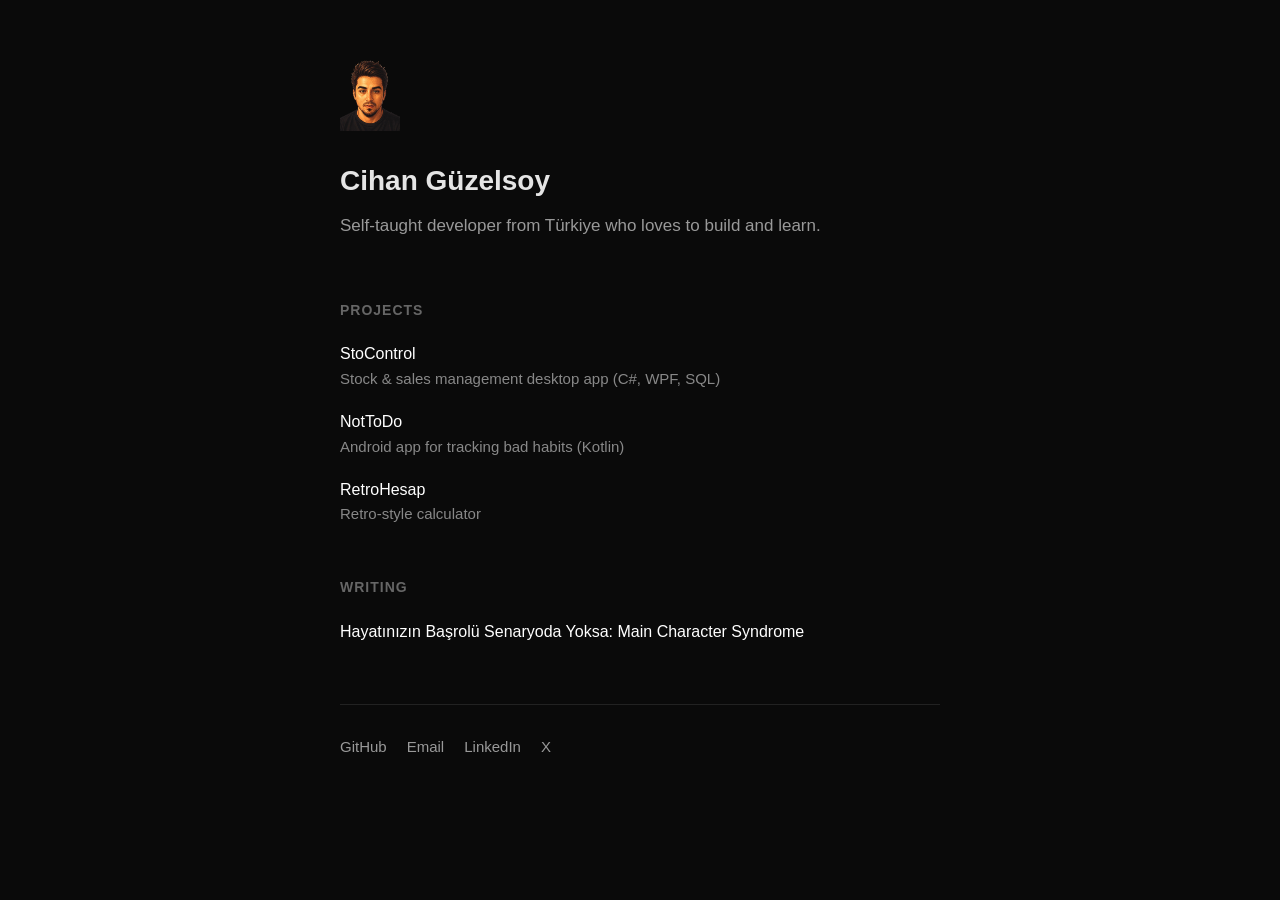
==== index.html @ cac23302 "Add files via upload" ====
<!DOCTYPE html>
<html lang="en">
<head>
    <meta charset="UTF-8">
    <meta name="viewport" content="width=device-width, initial-scale=1.0">
    <title>Cihan Güzelsoy</title>
    <link rel="stylesheet" href="style.css">
</head>
<body>
    <main>
        <!-- ÜST: foto + isim + tanıtım -->
        <header>
            <img src="idle.png" alt="Cihan Güzelsoy" class="avatar">
            <h1>Cihan Güzelsoy</h1>
            <p class="intro">Self-taught developer from Türkiye who loves to build and learn.</p>
        </header>

        <!-- PROJELER -->
        <section>
            <h2>Projects</h2>
            <ul class="project-list">
                <li>
                    <a class="project-name" href="https://github.com/ZinkFreud/StoControl" target="_blank">StoControl</a>
                    <span class="project-desc">Stock & sales management desktop app (C#, WPF, SQL)</span>
                </li>
                <li>
                    <a class="project-name" href="https://github.com/ZinkFreud/NotToDoList" target="_blank">NotToDo</a>
                    <span class="project-desc">Android app for tracking bad habits (Kotlin)</span>
                </li>
                <li>
                    <a class="project-name" href="https://github.com/ZinkFreud/RetroHesapMakinesi" target="_blank">RetroHesap</a>
                    <span class="project-desc">Retro-style calculator</span>
                </li>
            </ul>
        </section>

        <!-- YAZILAR -->
        <section>
            <h2>Writing</h2>
            <ul class="writing-list">
                <li>
                    <a class="writing-title" href="main-character.html">Hayatınızın Başrolü Senaryoda Yoksa: Main Character Syndrome</a>
                </li>
            </ul>
        </section>

        <!-- İLETİŞİM -->
        <footer>
            <a href="https://github.com/ZinkFreud" target="_blank">GitHub</a>
            <a href="mailto:cihanguzelsoy@gmail.com">Email</a>
            <a href="https://www.linkedin.com/in/cihan-güzelsoy/" target="_blank">LinkedIn</a>
            <a href="https://x.com/4august2026" target="_blank">X</a>
        </footer>
    </main>
</body>
</html>
---- style.css ----
/* Genel ayarlar */
* {
    margin: 0;
    padding: 0;
    box-sizing: border-box;
}

body {
    background-color: #0a0a0a;
    color: #e5e5e5;
    font-family: -apple-system, BlinkMacSystemFont, "Segoe UI", Roboto, sans-serif;
    line-height: 1.6;
    padding: 60px 20px;
}

/* Ortadaki kapsayıcı */
main {
    max-width: 600px;
    margin: 0 auto;
}

/* ÜST BÖLÜM */
header {
    margin-bottom: 60px;
}

.avatar {
    width: 60px;
    height: auto;
    margin-bottom: 20px;
}

h1 {
    font-size: 28px;
    font-weight: 600;
    margin-bottom: 8px;
}

.intro {
    font-size: 17px;
    color: #999;
}

/* BÖLÜM BAŞLIKLARI */
section {
    margin-bottom: 50px;
}

h2 {
    font-size: 14px;
    text-transform: uppercase;
    letter-spacing: 1px;
    color: #666;
    margin-bottom: 20px;
}

/* LİSTELER */
ul {
    list-style: none;
}

.project-list li,
.writing-list li {
    margin-bottom: 18px;
    display: flex;
    flex-direction: column;
}

.project-name,
.writing-title {
    font-size: 16px;
    font-weight: 500;
    color: #fff;
    text-decoration: none;
    transition: color 0.2s;
}

a.project-name:hover {
    color: #999;
}

.project-desc,
.writing-desc {
    font-size: 15px;
    color: #888;
}

/* İLETİŞİM */
footer {
    display: flex;
    gap: 20px;
    margin-top: 60px;
    padding-top: 30px;
    border-top: 1px solid #222;
}

footer a {
    color: #999;
    text-decoration: none;
    font-size: 15px;
    transition: color 0.2s;
}

footer a:hover {
    color: #fff;
}

/* YAZI SAYFASI */
.geri {
    display: inline-block;
    color: #888;
    text-decoration: none;
    font-size: 14px;
    margin-bottom: 40px;
    transition: color 0.2s;
}

.geri:hover {
    color: #fff;
}

.yazi-baslik {
    font-size: 26px;
    font-weight: 600;
    line-height: 1.3;
    margin-bottom: 30px;
    color: #fff;
}

article p {
    font-size: 16px;
    color: #ccc;
    margin-bottom: 20px;
}
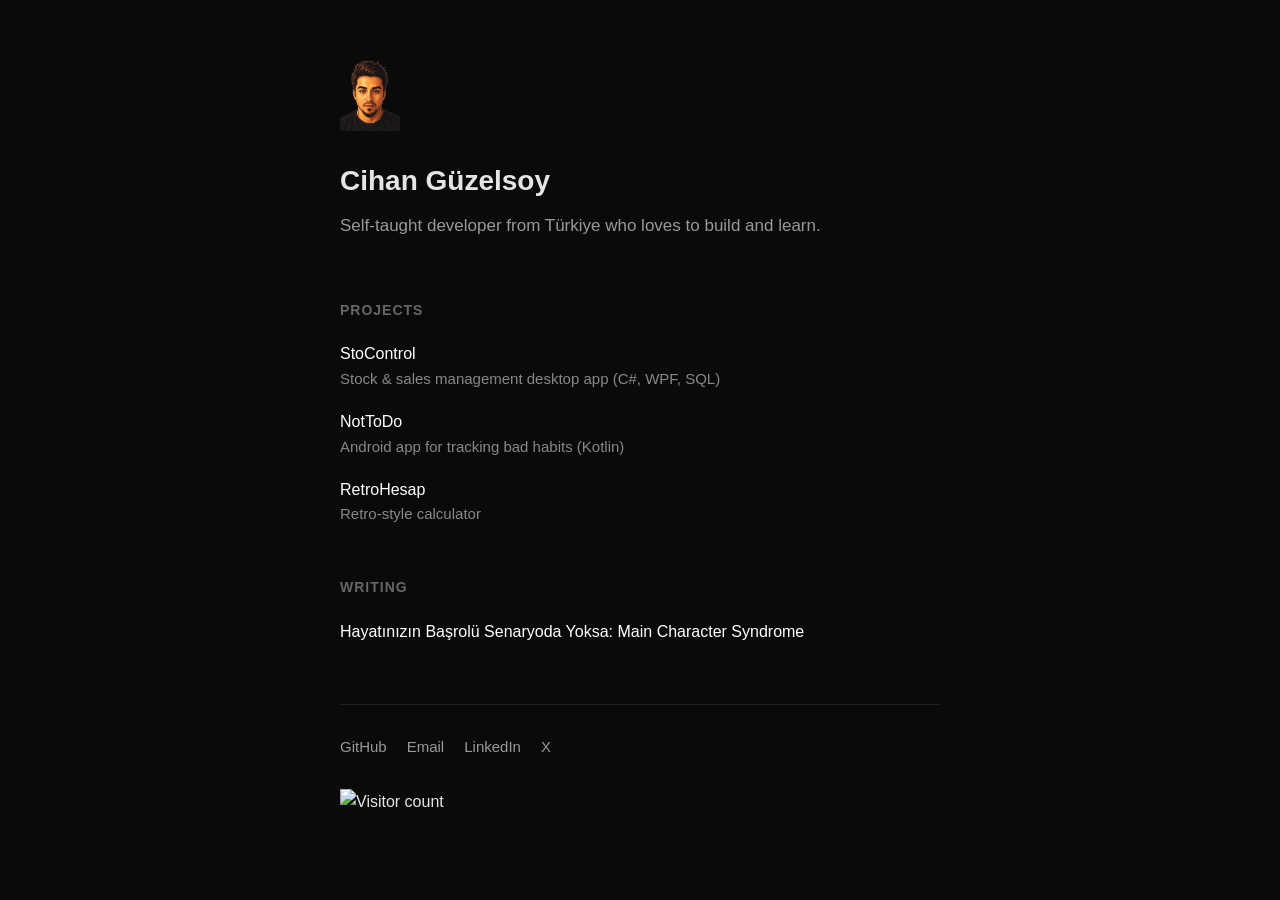
==== commit 9ed4d06a: "Add files via upload" ====
--- a/index.html
+++ b/index.html
@@ -51,6 +51,9 @@
             <a href="https://www.linkedin.com/in/cihan-güzelsoy/" target="_blank">LinkedIn</a>
             <a href="https://x.com/4august2026" target="_blank">X</a>
         </footer>
+        <div class="sayac">
+            <img src="https://hits.seeyoufarm.com/api/count/incr/badge.svg?url=https%3A%2F%2Fzinkfreud.github.io&count_bg=%23E67E22&title_bg=%23222222&title=Visitors&edge_flat=false" alt="Visitor count">
+        </div>
     </main>
 </body>
 </html>
--- a/style.css
+++ b/style.css
@@ -131,4 +131,8 @@
     font-size: 16px;
     color: #ccc;
     margin-bottom: 20px;
+}
+
+.sayac {
+    margin-top: 30px;
 }
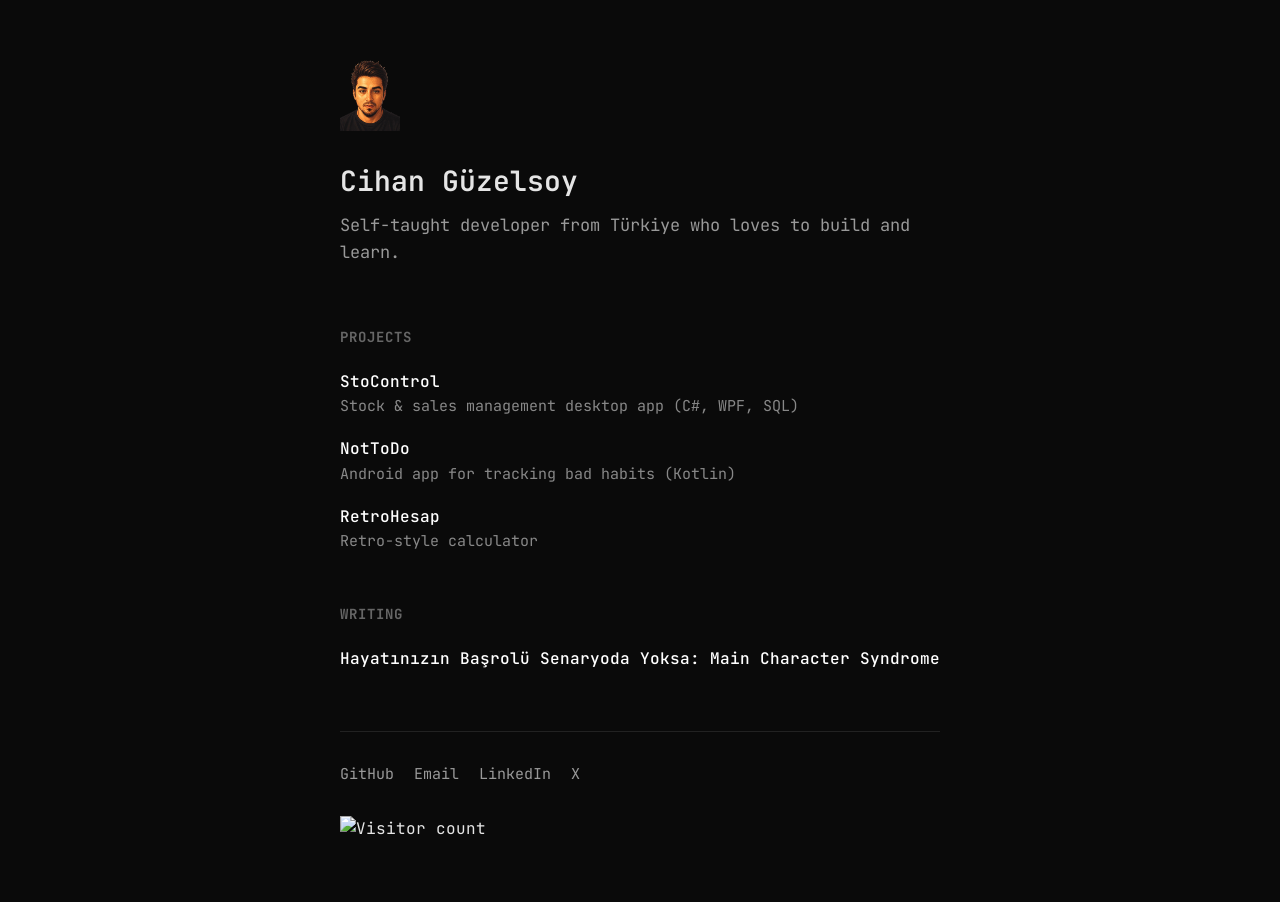
==== commit 5c1a7ed5: "Add files via upload" ====
--- a/index.html
+++ b/index.html
@@ -4,6 +4,7 @@
     <meta charset="UTF-8">
     <meta name="viewport" content="width=device-width, initial-scale=1.0">
     <title>Cihan Güzelsoy</title>
+    <link href="https://fonts.googleapis.com/css2?family=JetBrains+Mono:wght@400;500;700&display=swap" rel="stylesheet">
     <link rel="stylesheet" href="style.css">
 </head>
 <body>
@@ -52,7 +53,7 @@
             <a href="https://x.com/4august2026" target="_blank">X</a>
         </footer>
         <div class="sayac">
-            <img src="https://hits.seeyoufarm.com/api/count/incr/badge.svg?url=https%3A%2F%2Fzinkfreud.github.io&count_bg=%23E67E22&title_bg=%23222222&title=Visitors&edge_flat=false" alt="Visitor count">
+            <img src="https://hits.sh/zinkfreud.github.io.svg?style=flat-square&label=Visitors&color=E67E22&labelColor=222222" alt="Visitor count">
         </div>
     </main>
 </body>
--- a/style.css
+++ b/style.css
@@ -8,7 +8,7 @@
 body {
     background-color: #0a0a0a;
     color: #e5e5e5;
-    font-family: -apple-system, BlinkMacSystemFont, "Segoe UI", Roboto, sans-serif;
+    font-family: "JetBrains Mono", monospace;
     line-height: 1.6;
     padding: 60px 20px;
 }
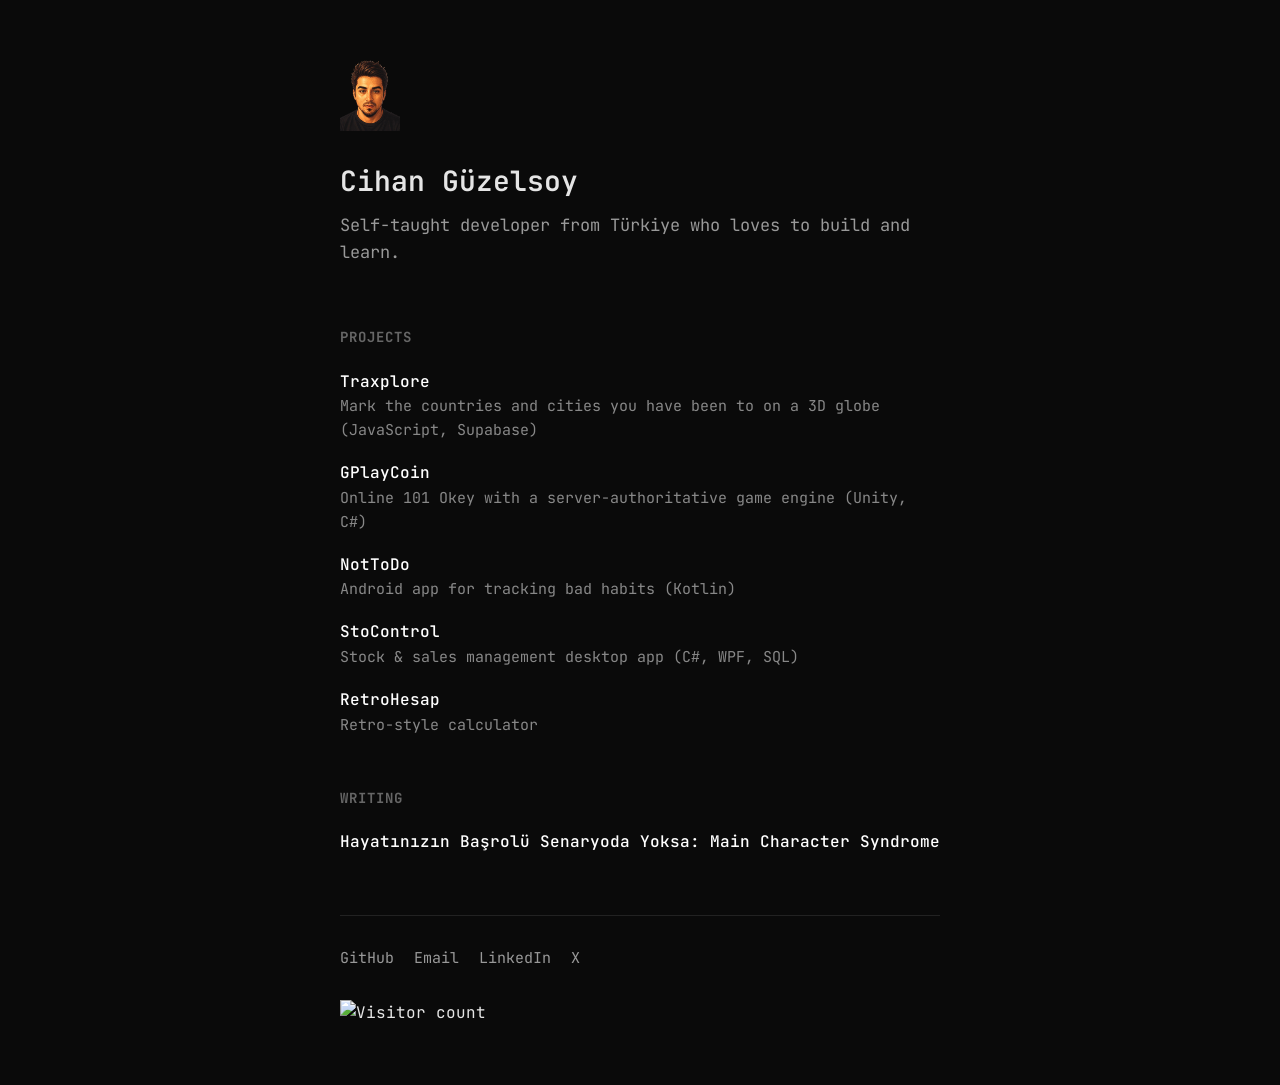
==== commit 136eb397: "Add files via upload" ====
--- a/index.html
+++ b/index.html
@@ -21,12 +21,20 @@
             <h2>Projects</h2>
             <ul class="project-list">
                 <li>
-                    <a class="project-name" href="https://github.com/ZinkFreud/StoControl" target="_blank">StoControl</a>
-                    <span class="project-desc">Stock & sales management desktop app (C#, WPF, SQL)</span>
+                    <a class="project-name" href="https://traxplore.app" target="_blank">Traxplore</a>
+                    <span class="project-desc">Mark the countries and cities you have been to on a 3D globe (JavaScript, Supabase)</span>
+                </li>
+                <li>
+                    <a class="project-name" href="https://gplaycoin.com" target="_blank">GPlayCoin</a>
+                    <span class="project-desc">Online 101 Okey with a server-authoritative game engine (Unity, C#)</span>
                 </li>
                 <li>
                     <a class="project-name" href="https://github.com/ZinkFreud/NotToDoList" target="_blank">NotToDo</a>
                     <span class="project-desc">Android app for tracking bad habits (Kotlin)</span>
+                </li>
+                <li>
+                    <a class="project-name" href="https://github.com/ZinkFreud/StoControl" target="_blank">StoControl</a>
+                    <span class="project-desc">Stock & sales management desktop app (C#, WPF, SQL)</span>
                 </li>
                 <li>
                     <a class="project-name" href="https://github.com/ZinkFreud/RetroHesapMakinesi" target="_blank">RetroHesap</a>
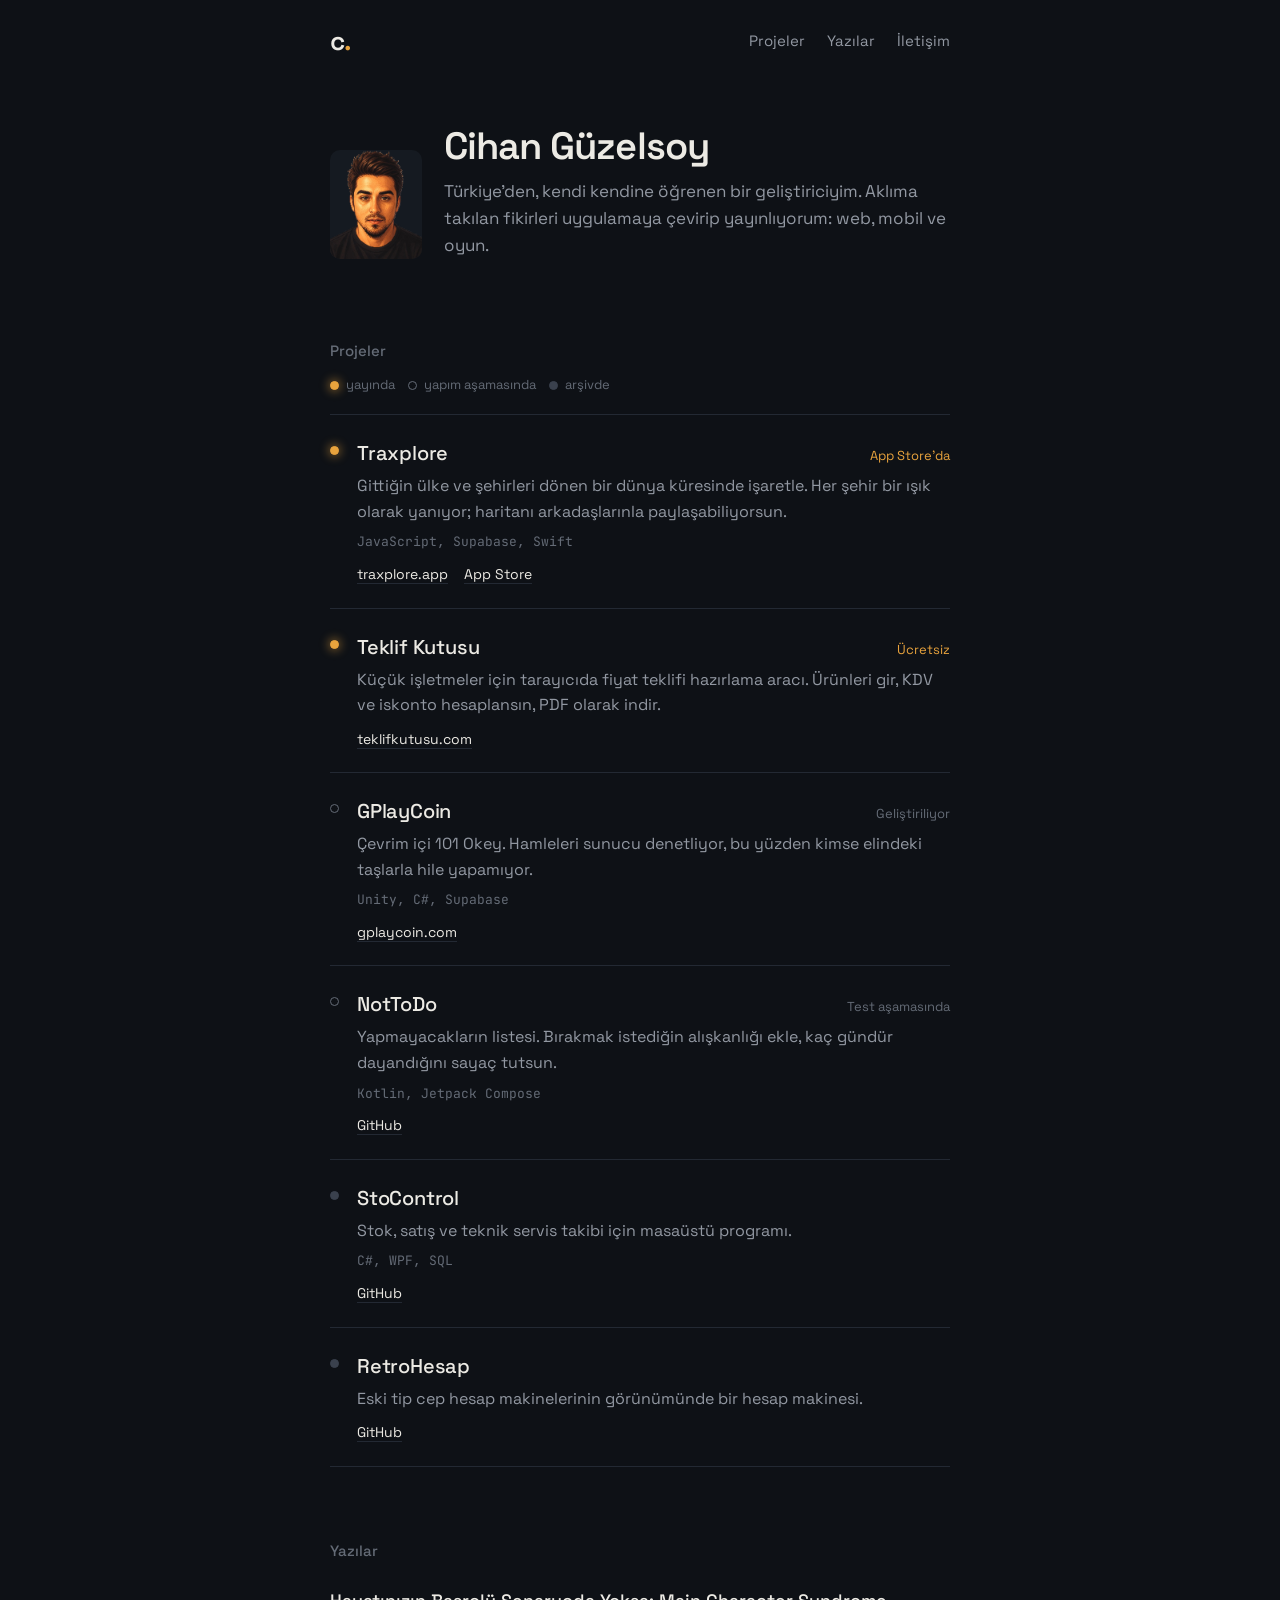
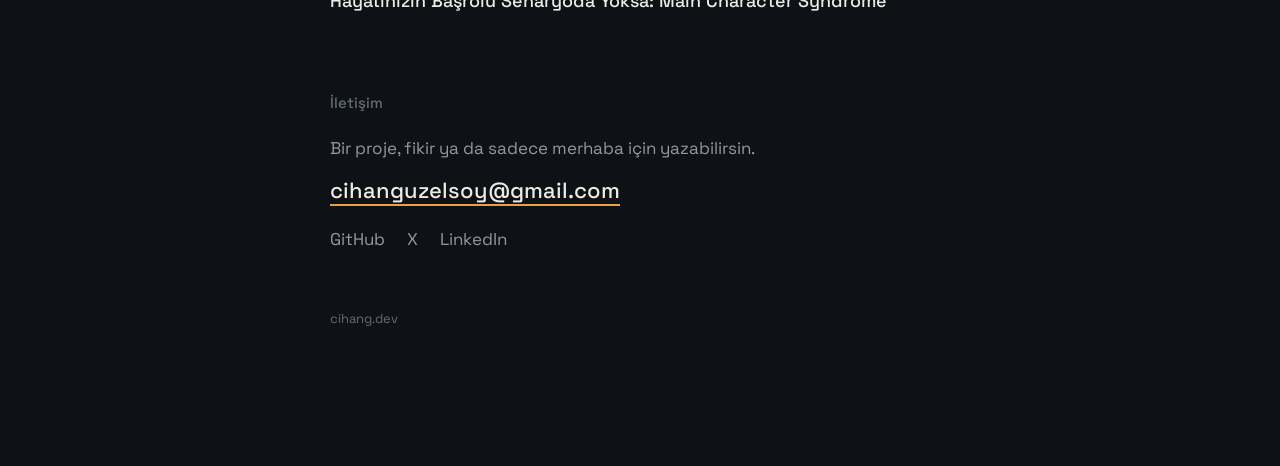
==== commit 98c7d9ac: "Add files via upload" ====
--- a/index.html
+++ b/index.html
@@ -1,68 +1,154 @@
-<!DOCTYPE html>
-<html lang="en">
-<head>
-    <meta charset="UTF-8">
-    <meta name="viewport" content="width=device-width, initial-scale=1.0">
-    <title>Cihan Güzelsoy</title>
-    <link href="https://fonts.googleapis.com/css2?family=JetBrains+Mono:wght@400;500;700&display=swap" rel="stylesheet">
-    <link rel="stylesheet" href="style.css">
-</head>
-<body>
-    <main>
-        <!-- ÜST: foto + isim + tanıtım -->
-        <header>
-            <img src="idle.png" alt="Cihan Güzelsoy" class="avatar">
-            <h1>Cihan Güzelsoy</h1>
-            <p class="intro">Self-taught developer from Türkiye who loves to build and learn.</p>
-        </header>
-
-        <!-- PROJELER -->
-        <section>
-            <h2>Projects</h2>
-            <ul class="project-list">
-                <li>
-                    <a class="project-name" href="https://traxplore.app" target="_blank">Traxplore</a>
-                    <span class="project-desc">Mark the countries and cities you have been to on a 3D globe (JavaScript, Supabase)</span>
-                </li>
-                <li>
-                    <a class="project-name" href="https://gplaycoin.com" target="_blank">GPlayCoin</a>
-                    <span class="project-desc">Online 101 Okey with a server-authoritative game engine (Unity, C#)</span>
-                </li>
-                <li>
-                    <a class="project-name" href="https://github.com/ZinkFreud/NotToDoList" target="_blank">NotToDo</a>
-                    <span class="project-desc">Android app for tracking bad habits (Kotlin)</span>
-                </li>
-                <li>
-                    <a class="project-name" href="https://github.com/ZinkFreud/StoControl" target="_blank">StoControl</a>
-                    <span class="project-desc">Stock & sales management desktop app (C#, WPF, SQL)</span>
-                </li>
-                <li>
-                    <a class="project-name" href="https://github.com/ZinkFreud/RetroHesapMakinesi" target="_blank">RetroHesap</a>
-                    <span class="project-desc">Retro-style calculator</span>
-                </li>
-            </ul>
-        </section>
-
-        <!-- YAZILAR -->
-        <section>
-            <h2>Writing</h2>
-            <ul class="writing-list">
-                <li>
-                    <a class="writing-title" href="main-character.html">Hayatınızın Başrolü Senaryoda Yoksa: Main Character Syndrome</a>
-                </li>
-            </ul>
-        </section>
-
-        <!-- İLETİŞİM -->
-        <footer>
-            <a href="https://github.com/ZinkFreud" target="_blank">GitHub</a>
-            <a href="mailto:cihanguzelsoy@gmail.com">Email</a>
-            <a href="https://www.linkedin.com/in/cihan-güzelsoy/" target="_blank">LinkedIn</a>
-            <a href="https://x.com/4august2026" target="_blank">X</a>
-        </footer>
-        <div class="sayac">
-            <img src="https://hits.sh/zinkfreud.github.io.svg?style=flat-square&label=Visitors&color=E67E22&labelColor=222222" alt="Visitor count">
-        </div>
-    </main>
-</body>
-</html>+<!DOCTYPE html>
+<html lang="tr">
+<head>
+    <meta charset="UTF-8">
+    <meta name="viewport" content="width=device-width, initial-scale=1.0">
+    <title>Cihan Güzelsoy</title>
+    <meta name="description" content="Kendi kendine öğrenen geliştirici. Yaptığım projeler ve yazılar.">
+    <meta name="theme-color" content="#0E1116">
+    <meta property="og:title" content="Cihan Güzelsoy">
+    <meta property="og:description" content="Kendi kendine öğrenen geliştirici. Yaptığım projeler ve yazılar.">
+    <meta property="og:url" content="https://cihang.dev/">
+    <meta property="og:type" content="website">
+    <link rel="icon" href="favicon.svg" type="image/svg+xml">
+    <link rel="icon" href="favicon.ico" sizes="any">
+    <link rel="apple-touch-icon" href="apple-touch-icon.png">
+    <link rel="preconnect" href="https://fonts.googleapis.com">
+    <link rel="preconnect" href="https://fonts.gstatic.com" crossorigin>
+    <link href="https://fonts.googleapis.com/css2?family=Space+Grotesk:wght@400;500;600&family=JetBrains+Mono:wght@400&display=swap" rel="stylesheet">
+    <link rel="stylesheet" href="style.css">
+</head>
+<body>
+    <div class="sayfa">
+        <nav class="ust">
+            <a href="/" class="logo" aria-label="Ana sayfa">c<span>.</span></a>
+            <div class="menu">
+                <a href="#projeler">Projeler</a>
+                <a href="#yazilar">Yazılar</a>
+                <a href="#iletisim">İletişim</a>
+            </div>
+        </nav>
+
+        <header class="tanitim">
+            <img src="idle.png" alt="Cihan Güzelsoy" class="foto" width="458" height="545">
+            <div>
+                <h1>Cihan Güzelsoy</h1>
+                <p>Türkiye'den, kendi kendine öğrenen bir geliştiriciyim. Aklıma takılan fikirleri uygulamaya çevirip yayınlıyorum: web, mobil ve oyun.</p>
+            </div>
+        </header>
+
+        <section id="projeler">
+            <h2>Projeler</h2>
+            <p class="aciklama"><span class="isik yanik" aria-hidden="true"></span> yayında &nbsp; <span class="isik" aria-hidden="true"></span> yapım aşamasında &nbsp; <span class="isik arsiv" aria-hidden="true"></span> arşivde</p>
+
+            <ul class="projeler">
+                <li class="proje">
+                    <span class="isik yanik" aria-hidden="true"></span>
+                    <div class="govde">
+                        <div class="baslik">
+                            <a href="https://traxplore.app" target="_blank" rel="noopener">Traxplore</a>
+                            <span class="durum">App Store'da</span>
+                        </div>
+                        <p>Gittiğin ülke ve şehirleri dönen bir dünya küresinde işaretle. Her şehir bir ışık olarak yanıyor; haritanı arkadaşlarınla paylaşabiliyorsun.</p>
+                        <p class="teknik">JavaScript, Supabase, Swift</p>
+                        <div class="baglantilar">
+                            <a href="https://traxplore.app" target="_blank" rel="noopener">traxplore.app</a>
+                            <a href="https://apps.apple.com/us/app/traxplore/id6816380035" target="_blank" rel="noopener">App Store</a>
+                        </div>
+                    </div>
+                </li>
+
+                <li class="proje">
+                    <span class="isik yanik" aria-hidden="true"></span>
+                    <div class="govde">
+                        <div class="baslik">
+                            <a href="https://teklifkutusu.com" target="_blank" rel="noopener">Teklif Kutusu</a>
+                            <span class="durum">Ücretsiz</span>
+                        </div>
+                        <p>Küçük işletmeler için tarayıcıda fiyat teklifi hazırlama aracı. Ürünleri gir, KDV ve iskonto hesaplansın, PDF olarak indir.</p>
+                        <div class="baglantilar">
+                            <a href="https://teklifkutusu.com" target="_blank" rel="noopener">teklifkutusu.com</a>
+                        </div>
+                    </div>
+                </li>
+
+                <li class="proje">
+                    <span class="isik" aria-hidden="true"></span>
+                    <div class="govde">
+                        <div class="baslik">
+                            <a href="https://gplaycoin.com" target="_blank" rel="noopener">GPlayCoin</a>
+                            <span class="durum">Geliştiriliyor</span>
+                        </div>
+                        <p>Çevrim içi 101 Okey. Hamleleri sunucu denetliyor, bu yüzden kimse elindeki taşlarla hile yapamıyor.</p>
+                        <p class="teknik">Unity, C#, Supabase</p>
+                        <div class="baglantilar">
+                            <a href="https://gplaycoin.com" target="_blank" rel="noopener">gplaycoin.com</a>
+                        </div>
+                    </div>
+                </li>
+
+                <li class="proje">
+                    <span class="isik" aria-hidden="true"></span>
+                    <div class="govde">
+                        <div class="baslik">
+                            <a href="https://github.com/ZinkFreud/NotToDoList" target="_blank" rel="noopener">NotToDo</a>
+                            <span class="durum">Test aşamasında</span>
+                        </div>
+                        <p>Yapmayacakların listesi. Bırakmak istediğin alışkanlığı ekle, kaç gündür dayandığını sayaç tutsun.</p>
+                        <p class="teknik">Kotlin, Jetpack Compose</p>
+                        <div class="baglantilar">
+                            <a href="https://github.com/ZinkFreud/NotToDoList" target="_blank" rel="noopener">GitHub</a>
+                        </div>
+                    </div>
+                </li>
+
+                <li class="proje">
+                    <span class="isik arsiv" aria-hidden="true"></span>
+                    <div class="govde">
+                        <div class="baslik">
+                            <a href="https://github.com/ZinkFreud/StoControl" target="_blank" rel="noopener">StoControl</a>
+                        </div>
+                        <p>Stok, satış ve teknik servis takibi için masaüstü programı.</p>
+                        <p class="teknik">C#, WPF, SQL</p>
+                        <div class="baglantilar">
+                            <a href="https://github.com/ZinkFreud/StoControl" target="_blank" rel="noopener">GitHub</a>
+                        </div>
+                    </div>
+                </li>
+
+                <li class="proje">
+                    <span class="isik arsiv" aria-hidden="true"></span>
+                    <div class="govde">
+                        <div class="baslik">
+                            <a href="https://github.com/ZinkFreud/RetroHesapMakinesi" target="_blank" rel="noopener">RetroHesap</a>
+                        </div>
+                        <p>Eski tip cep hesap makinelerinin görünümünde bir hesap makinesi.</p>
+                        <div class="baglantilar">
+                            <a href="https://github.com/ZinkFreud/RetroHesapMakinesi" target="_blank" rel="noopener">GitHub</a>
+                        </div>
+                    </div>
+                </li>
+            </ul>
+        </section>
+
+        <section id="yazilar">
+            <h2>Yazılar</h2>
+            <ul class="yazilar">
+                <li><a href="main-character.html">Hayatınızın Başrolü Senaryoda Yoksa: Main Character Syndrome</a></li>
+            </ul>
+        </section>
+
+        <footer id="iletisim">
+            <h2>İletişim</h2>
+            <p>Bir proje, fikir ya da sadece merhaba için yazabilirsin.</p>
+            <a class="eposta" href="mailto:cihanguzelsoy@gmail.com">cihanguzelsoy@gmail.com</a>
+            <div class="sosyal">
+                <a href="https://github.com/ZinkFreud" target="_blank" rel="noopener">GitHub</a>
+                <a href="https://x.com/4august2026" target="_blank" rel="noopener">X</a>
+                <a href="https://www.linkedin.com/in/cihan-güzelsoy/" target="_blank" rel="noopener">LinkedIn</a>
+            </div>
+            <p class="alt">cihang.dev</p>
+        </footer>
+    </div>
+</body>
+</html>
--- a/style.css
+++ b/style.css
@@ -1,138 +1,287 @@
-/* Genel ayarlar */
-* {
-    margin: 0;
-    padding: 0;
-    box-sizing: border-box;
-}
-
-body {
-    background-color: #0a0a0a;
-    color: #e5e5e5;
-    font-family: "JetBrains Mono", monospace;
-    line-height: 1.6;
-    padding: 60px 20px;
-}
-
-/* Ortadaki kapsayıcı */
-main {
-    max-width: 600px;
-    margin: 0 auto;
-}
-
-/* ÜST BÖLÜM */
-header {
-    margin-bottom: 60px;
-}
-
-.avatar {
-    width: 60px;
-    height: auto;
-    margin-bottom: 20px;
-}
-
-h1 {
-    font-size: 28px;
-    font-weight: 600;
-    margin-bottom: 8px;
-}
-
-.intro {
-    font-size: 17px;
-    color: #999;
-}
-
-/* BÖLÜM BAŞLIKLARI */
-section {
-    margin-bottom: 50px;
-}
-
-h2 {
-    font-size: 14px;
-    text-transform: uppercase;
-    letter-spacing: 1px;
-    color: #666;
-    margin-bottom: 20px;
-}
-
-/* LİSTELER */
-ul {
-    list-style: none;
-}
-
-.project-list li,
-.writing-list li {
-    margin-bottom: 18px;
-    display: flex;
-    flex-direction: column;
-}
-
-.project-name,
-.writing-title {
-    font-size: 16px;
-    font-weight: 500;
-    color: #fff;
-    text-decoration: none;
-    transition: color 0.2s;
-}
-
-a.project-name:hover {
-    color: #999;
-}
-
-.project-desc,
-.writing-desc {
-    font-size: 15px;
-    color: #888;
-}
-
-/* İLETİŞİM */
-footer {
-    display: flex;
-    gap: 20px;
-    margin-top: 60px;
-    padding-top: 30px;
-    border-top: 1px solid #222;
-}
-
-footer a {
-    color: #999;
-    text-decoration: none;
-    font-size: 15px;
-    transition: color 0.2s;
-}
-
-footer a:hover {
-    color: #fff;
-}
-
-/* YAZI SAYFASI */
-.geri {
-    display: inline-block;
-    color: #888;
-    text-decoration: none;
-    font-size: 14px;
-    margin-bottom: 40px;
-    transition: color 0.2s;
-}
-
-.geri:hover {
-    color: #fff;
-}
-
-.yazi-baslik {
-    font-size: 26px;
-    font-weight: 600;
-    line-height: 1.3;
-    margin-bottom: 30px;
-    color: #fff;
-}
-
-article p {
-    font-size: 16px;
-    color: #ccc;
-    margin-bottom: 20px;
-}
-
-.sayac {
-    margin-top: 30px;
-}+:root {
+    --zemin: #0E1116;
+    --yuzey: #151A21;
+    --cizgi: #232933;
+    --yazi: #ECEAE4;
+    --soluk: #9298A2;
+    --silik: #646B76;
+    --kehribar: #E8A33D;
+    --govde-font: "Space Grotesk", system-ui, sans-serif;
+    --kod-font: "JetBrains Mono", ui-monospace, monospace;
+}
+
+* { margin: 0; padding: 0; box-sizing: border-box; }
+
+html { scroll-behavior: smooth; }
+
+body {
+    background: var(--zemin);
+    color: var(--yazi);
+    font-family: var(--govde-font);
+    font-size: 17px;
+    line-height: 1.6;
+    -webkit-font-smoothing: antialiased;
+}
+
+a { color: inherit; }
+
+a:focus-visible {
+    outline: 2px solid var(--kehribar);
+    outline-offset: 3px;
+    border-radius: 2px;
+}
+
+.sayfa {
+    max-width: 660px;
+    margin: 0 auto;
+    padding: 28px 20px 64px;
+}
+
+/* Üst şerit */
+.ust {
+    display: flex;
+    align-items: center;
+    justify-content: space-between;
+    margin-bottom: 72px;
+}
+
+.logo {
+    font-size: 26px;
+    font-weight: 600;
+    line-height: 1;
+    text-decoration: none;
+    letter-spacing: -0.02em;
+}
+
+.logo span { color: var(--kehribar); }
+
+.menu { display: flex; gap: 22px; }
+
+.menu a {
+    color: var(--soluk);
+    text-decoration: none;
+    font-size: 15px;
+    transition: color .15s;
+}
+
+.menu a:hover { color: var(--yazi); }
+
+/* Tanıtım */
+.tanitim {
+    display: flex;
+    gap: 22px;
+    align-items: flex-end;
+    margin-bottom: 80px;
+}
+
+.foto {
+    width: 92px;
+    height: auto;
+    flex-shrink: 0;
+    border-radius: 10px;
+    background: var(--yuzey);
+}
+
+.tanitim h1 {
+    font-size: 38px;
+    font-weight: 600;
+    line-height: 1.1;
+    letter-spacing: -0.025em;
+    margin-bottom: 10px;
+}
+
+.tanitim p {
+    color: var(--soluk);
+    max-width: 46ch;
+}
+
+/* Bölümler */
+section, footer { margin-bottom: 72px; }
+
+h2 {
+    font-size: 15px;
+    font-weight: 500;
+    color: var(--silik);
+    margin-bottom: 20px;
+}
+
+ul { list-style: none; }
+
+/* Işıklar: yanık = yayında, sönük = yapım aşamasında */
+.isik {
+    display: inline-block;
+    width: 9px;
+    height: 9px;
+    border-radius: 50%;
+    border: 1.5px solid var(--silik);
+    flex-shrink: 0;
+}
+
+.isik.yanik {
+    background: var(--kehribar);
+    border-color: var(--kehribar);
+    box-shadow: 0 0 10px 2px rgba(232, 163, 61, .45);
+}
+
+.isik.arsiv {
+    background: #3A414D;
+    border-color: #3A414D;
+}
+
+.aciklama {
+    font-size: 13px;
+    color: var(--silik);
+    margin: -8px 0 18px;
+    display: flex;
+    align-items: center;
+    gap: 7px;
+}
+
+/* Projeler */
+.proje {
+    display: flex;
+    gap: 18px;
+    padding: 22px 0;
+    border-top: 1px solid var(--cizgi);
+}
+
+.proje:last-child { border-bottom: 1px solid var(--cizgi); }
+
+.proje > .isik { margin-top: 9px; }
+
+.govde { flex: 1; min-width: 0; }
+
+.baslik {
+    display: flex;
+    align-items: baseline;
+    justify-content: space-between;
+    gap: 12px;
+    margin-bottom: 4px;
+}
+
+.baslik a {
+    font-size: 20px;
+    font-weight: 500;
+    text-decoration: none;
+    letter-spacing: -0.01em;
+}
+
+.baslik a:hover { color: var(--kehribar); }
+
+.durum {
+    font-size: 13px;
+    color: var(--silik);
+    white-space: nowrap;
+}
+
+.proje .isik.yanik ~ .govde .durum { color: var(--kehribar); }
+
+.govde > p {
+    color: var(--soluk);
+    font-size: 16px;
+}
+
+.govde > p.teknik {
+    font-family: var(--kod-font);
+    font-size: 13px;
+    color: var(--silik);
+    margin-top: 8px;
+}
+
+.baglantilar {
+    display: flex;
+    flex-wrap: wrap;
+    gap: 16px;
+    margin-top: 10px;
+}
+
+.baglantilar a {
+    font-size: 14px;
+    color: var(--yazi);
+    text-decoration: underline;
+    text-decoration-color: var(--cizgi);
+    text-underline-offset: 4px;
+    transition: text-decoration-color .15s;
+}
+
+.baglantilar a:hover { text-decoration-color: var(--kehribar); }
+
+/* Yazılar */
+.yazilar li a {
+    display: block;
+    font-size: 18px;
+    font-weight: 500;
+    text-decoration: none;
+    padding: 4px 0;
+}
+
+.yazilar li a:hover { color: var(--kehribar); }
+
+/* İletişim */
+footer p { color: var(--soluk); }
+
+.eposta {
+    display: inline-block;
+    font-size: 22px;
+    font-weight: 500;
+    margin: 10px 0 18px;
+    text-decoration: underline;
+    text-decoration-color: var(--kehribar);
+    text-underline-offset: 6px;
+    word-break: break-all;
+}
+
+.sosyal { display: flex; gap: 22px; }
+
+.sosyal a {
+    color: var(--soluk);
+    text-decoration: none;
+}
+
+.sosyal a:hover { color: var(--yazi); }
+
+footer .alt {
+    margin-top: 56px;
+    font-size: 13px;
+    color: var(--silik);
+}
+
+/* Yazı sayfası */
+.geri {
+    display: inline-block;
+    color: var(--soluk);
+    text-decoration: none;
+    font-size: 15px;
+    margin-top: 16px;
+}
+
+.geri:hover { color: var(--yazi); }
+
+.yazi-baslik {
+    font-size: 32px;
+    font-weight: 600;
+    line-height: 1.2;
+    letter-spacing: -0.02em;
+    margin-bottom: 32px;
+}
+
+article p {
+    color: #CFCCC5;
+    margin-bottom: 22px;
+    line-height: 1.75;
+}
+
+@media (max-width: 520px) {
+    body { font-size: 16px; }
+    .ust { margin-bottom: 48px; }
+    .menu { gap: 16px; }
+    .tanitim { flex-direction: column; align-items: flex-start; gap: 18px; margin-bottom: 60px; }
+    .foto { width: 76px; }
+    .tanitim h1 { font-size: 32px; }
+    .yazi-baslik { font-size: 26px; }
+}
+
+@media (prefers-reduced-motion: reduce) {
+    html { scroll-behavior: auto; }
+    * { transition: none !important; }
+}
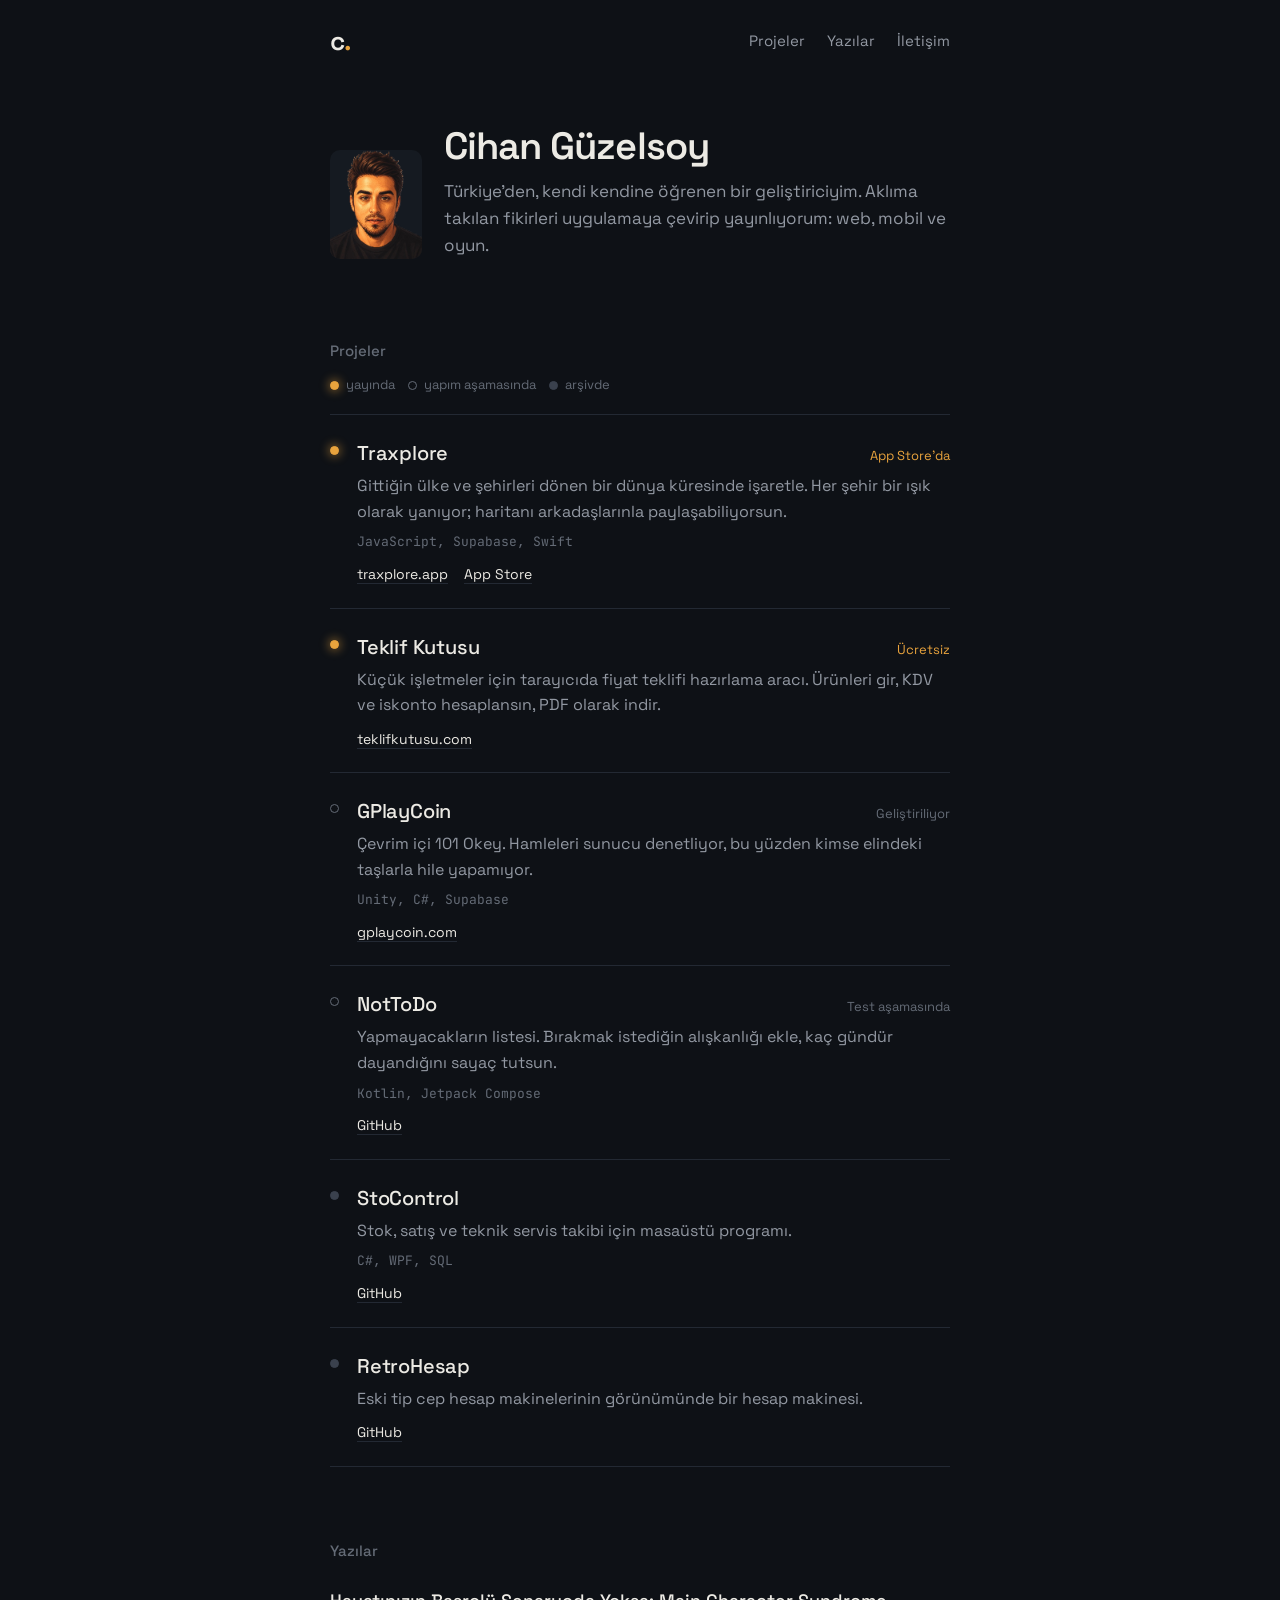
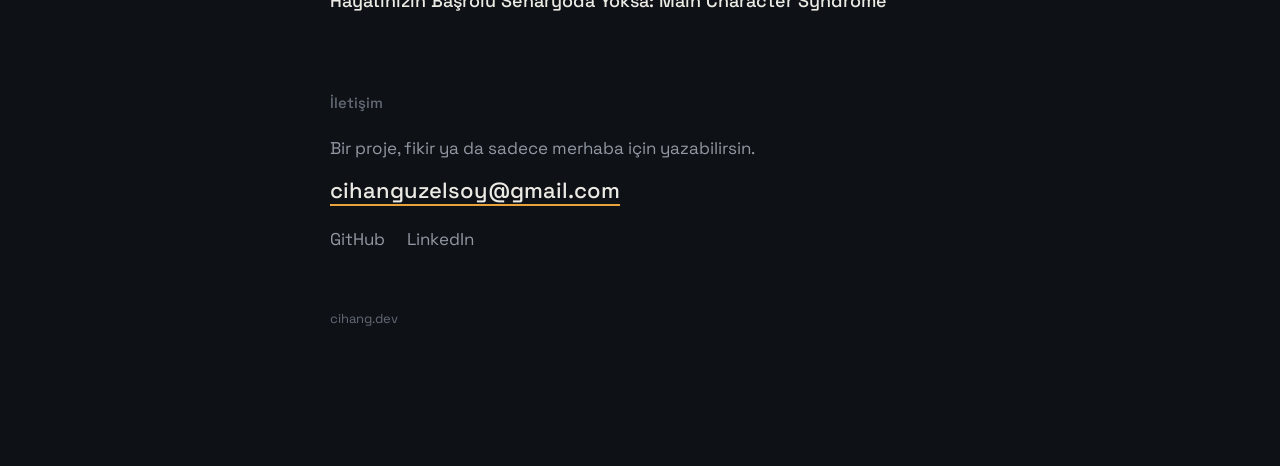
==== commit fe4458d0: "Update index.html" ====
--- a/index.html
+++ b/index.html
@@ -144,7 +144,7 @@
             <a class="eposta" href="mailto:cihanguzelsoy@gmail.com">cihanguzelsoy@gmail.com</a>
             <div class="sosyal">
                 <a href="https://github.com/ZinkFreud" target="_blank" rel="noopener">GitHub</a>
-                <a href="https://x.com/4august2026" target="_blank" rel="noopener">X</a>
+                
                 <a href="https://www.linkedin.com/in/cihan-güzelsoy/" target="_blank" rel="noopener">LinkedIn</a>
             </div>
             <p class="alt">cihang.dev</p>
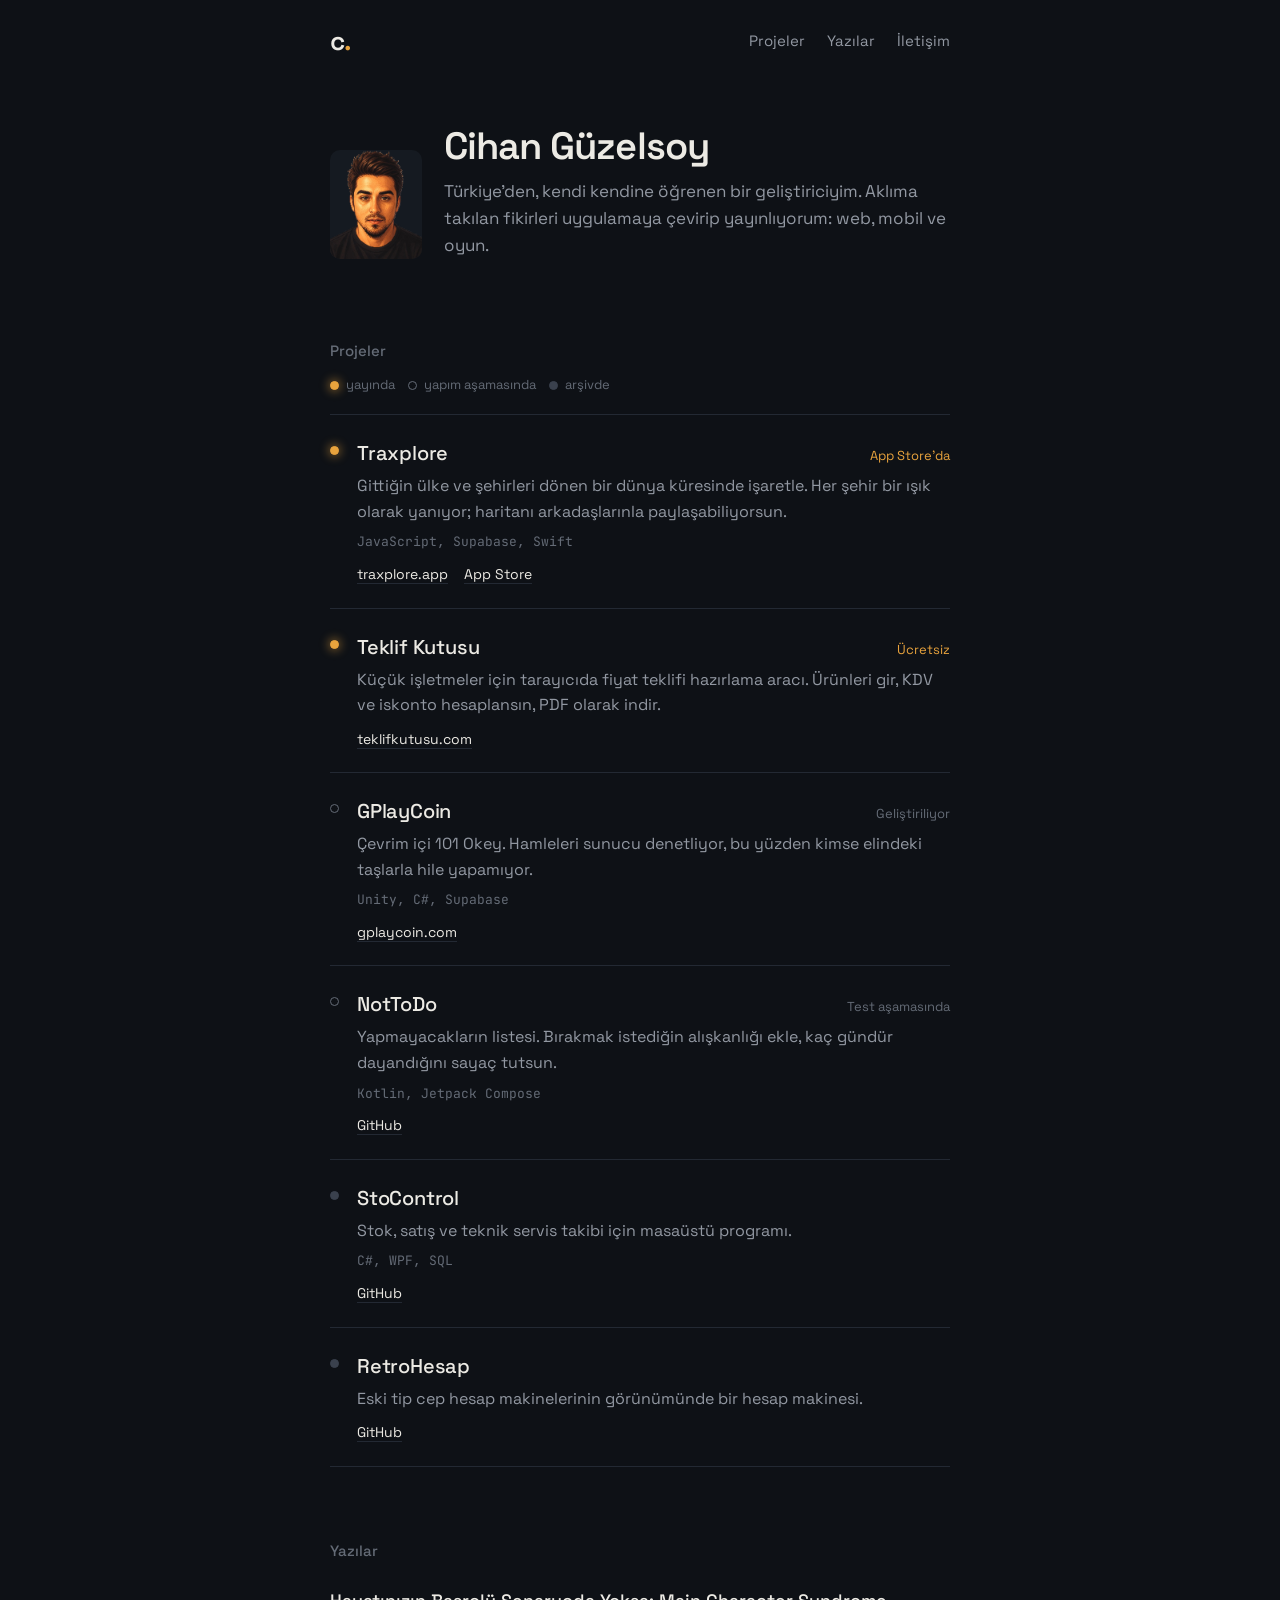
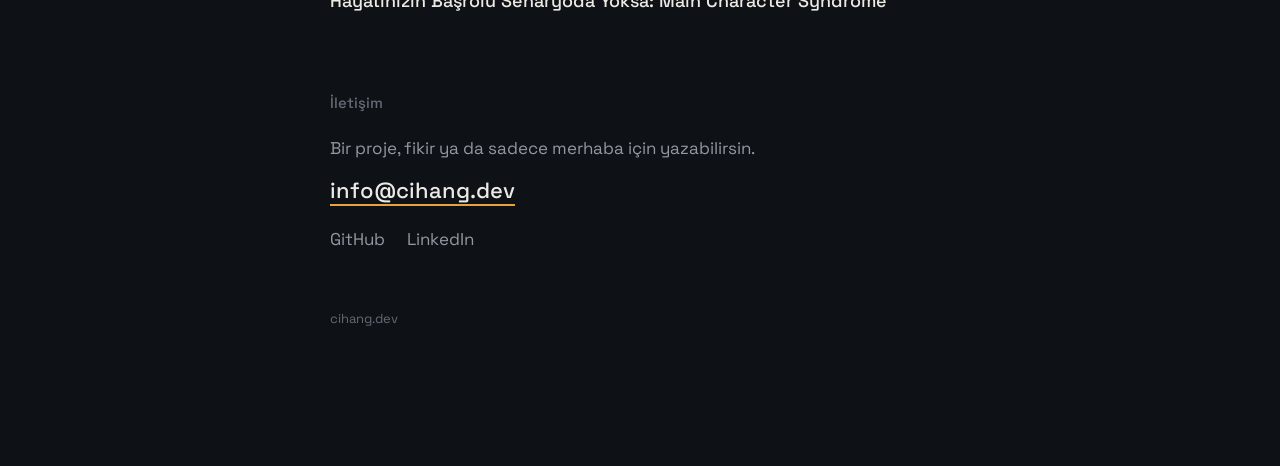
==== commit ed878c9c: "Add files via upload" ====
--- a/index.html
+++ b/index.html
@@ -141,7 +141,7 @@
         <footer id="iletisim">
             <h2>İletişim</h2>
             <p>Bir proje, fikir ya da sadece merhaba için yazabilirsin.</p>
-            <a class="eposta" href="mailto:cihanguzelsoy@gmail.com">cihanguzelsoy@gmail.com</a>
+            <a class="eposta" href="mailto:info@cihang.dev">info@cihang.dev</a>
             <div class="sosyal">
                 <a href="https://github.com/ZinkFreud" target="_blank" rel="noopener">GitHub</a>
                 
